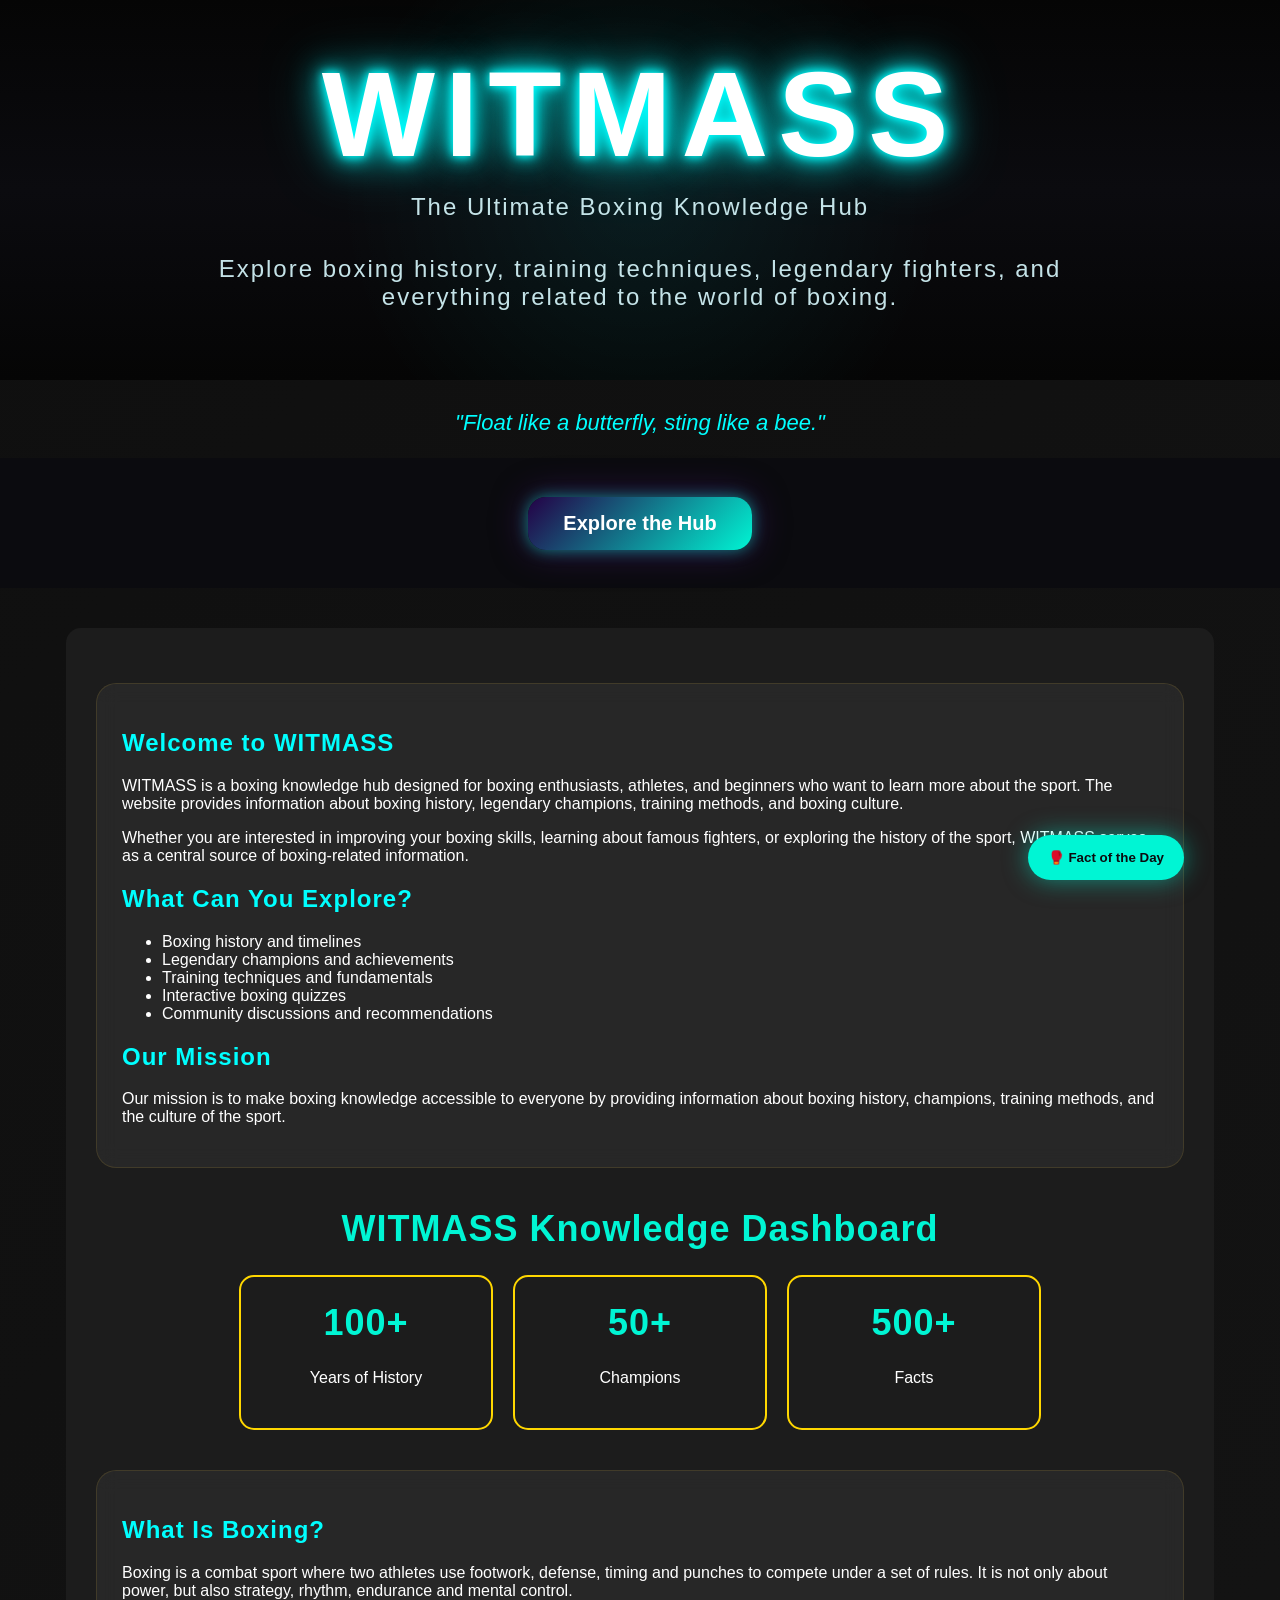
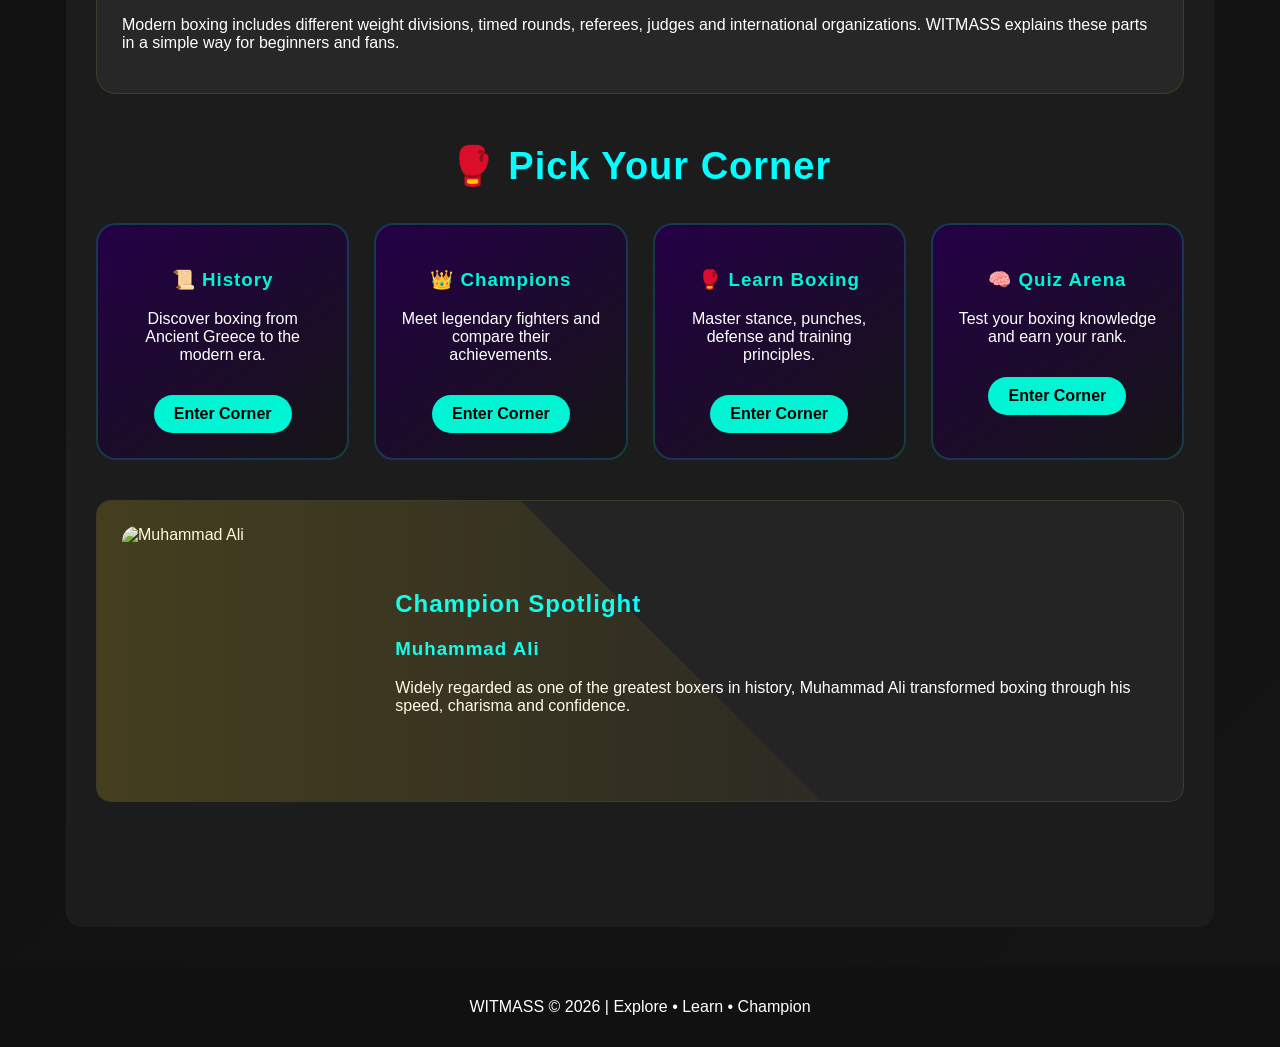
==== index.html @ 7489a046 "Add files via upload" ====
<!DOCTYPE html>
<html>
<head>
<title>WITMASS</title>

<link rel="stylesheet" href="style.css">

<style>
h2, h3{
color:#00FFFF;
}
</style>



</head>

<body>


<header>

<div class="hero">


<h1>WITMASS</h1>

<p>The Ultimate Boxing Knowledge Hub</p>

<p>
Explore boxing history, training techniques, legendary fighters, and everything related to the world of boxing.
</p>

</div>

</header>


<blockquote>

"Float like a butterfly, sting like a bee."

</blockquote>

<nav class="hub-nav">

<div class="hub-title">
Explore the Hub
</div>

<div class="hub-links">
<a href="index.html">Home</a>
<a href="Boxing 101.html">Boxing 101</a>
<a href="History.html">History</a>
<a href="Champions.html">Champions</a>
<a href="Quiz.html">Quiz</a>
<a href="Community.html">Community</a>
</div>

</nav>

<section>

<div class="card">
<h2>Welcome to WITMASS</h2>

<p>
WITMASS is a boxing knowledge hub designed for boxing enthusiasts, athletes, and beginners who want to learn more about the sport. The website provides information about boxing history, legendary champions, training methods, and boxing culture.
</p>

<p>
Whether you are interested in improving your boxing skills, learning about famous fighters, or exploring the history of the sport, WITMASS serves as a central source of boxing-related information.
</p>


<h2>What Can You Explore?</h2>

<ul>
<li>Boxing history and timelines</li>
<li>Legendary champions and achievements</li>
<li>Training techniques and fundamentals</li>
<li>Interactive boxing quizzes</li>
<li>Community discussions and recommendations</li>
</ul>

<h2>Our Mission</h2>

<p>
Our mission is to make boxing knowledge accessible to everyone by providing information about boxing history, champions, training methods, and the culture of the sport.</p>
</div>

<div class="dashboard-section">

<h2>WITMASS Knowledge Dashboard</h2>

<div class="stats">

<div class="stat-box">
<h2>100+</h2>
<p>Years of History</p>
</div>

<div class="stat-box">
<h2>50+</h2>
<p>Champions</p>
</div>

<div class="stat-box">
<h2>500+</h2>
<p>Facts</p>
</div>

</div>

</div>


<div class="card">
<h2>What Is Boxing?</h2>

<p>
Boxing is a combat sport where two athletes use footwork, defense, timing and punches to compete under a set of rules. It is not only about power, but also strategy, rhythm, endurance and mental control.
</p>

<p>
Modern boxing includes different weight divisions, timed rounds, referees, judges and international organizations. WITMASS explains these parts in a simple way for beginners and fans.
</p>
</div>

<h2 class="corner-title">🥊 Pick Your Corner</h2>

<div class="home-navigation-cards">

<div class="home-nav-card">
<h3>📜 History</h3>
<p>
Discover boxing from Ancient Greece to the modern era.
</p>
<a href="History.html">Enter Corner</a>
</div>

<div class="home-nav-card">
<h3>👑 Champions</h3>
<p>
Meet legendary fighters and compare their achievements.
</p>
<a href="coaches.html">Enter Corner</a>
</div>

<div class="home-nav-card">
<h3>🥊 Learn Boxing</h3>
<p>
Master stance, punches, defense and training principles.
</p>
<a href="programs.html">Enter Corner</a>
</div>

<div class="home-nav-card">
<h3>🧠 Quiz Arena</h3>
<p>
Test your boxing knowledge and earn your rank.
</p>
<a href="Quiz.html">Enter Corner</a>
</div>

</div>


<div class="champion-card">

<img src="images/Ali.jpg" alt="Muhammad Ali">

<div>

<h2>Champion Spotlight</h2>

<h3>Muhammad Ali</h3>

<p>
Widely regarded as one of the greatest boxers in history,
Muhammad Ali transformed boxing through his speed,
charisma and confidence.
</p>

</div>

</div>


 <button class="fact-button" onclick="showFact()">
🥊 Fact of the Day
</button>

<div id="factPopup" class="fact-popup">
<h3>🥊 Boxing Fact</h3>
<p id="factText">
Joe Louis held the world heavyweight championship from 1937 to 1949.
</p>

<button onclick="closeFact()">Close</button>
</div>
</section>

<footer>

<p>
WITMASS © 2026 | Explore • Learn • Champion
</p>

</footer>

<script src="script.js"></script>
</body>
</html>
---- style.css ----
body{
    font-family: 'Segoe UI', sans-serif;
    margin:0;
    padding:0;
    background:#0f0f0f;
    color:white;
}

body{
background:
linear-gradient(
135deg,
#0f0f0f,
#1a1a1a,
#0f0f0f
);

background-size:400% 400%;

animation:bgmove 12s ease infinite;
}

@keyframes bgmove{
0%{background-position:0% 50%;}
50%{background-position:100% 50%;}
100%{background-position:0% 50%;}
}

body{
cursor:url("images/Boxing-Glove.png") 16 16, auto;}


header{

height:380px;

display:flex;
justify-content:center;
align-items:center;

background:
radial-gradient(
circle at center,
rgba(0,255,255,0.08),
transparent 45%
),
linear-gradient(
180deg,
#050505,
#0B0B0F,
#050505
);

overflow:hidden;

position:relative;

}

@keyframes headerGlow{

0%{
background-position:center;
filter:brightness(1);
}

50%{
filter:brightness(1.15);
}

100%{
filter:brightness(1);
}

}


.hero{

display:flex;
flex-direction:column;
justify-content:center;
align-items:center;

text-align:center;

animation:floatHero 4s ease-in-out infinite;

}

.hero h1{

font-size:120px;

font-weight:900;

letter-spacing:10px;

color:white;

text-shadow:
0 0 8px #00FFFF,
0 0 18px #00FFFF,
0 0 35px #00FFFF,
0 0 60px rgba(0,255,255,.5);

margin:0;

}

.hero{
text-align:center;
padding:80px 20px;
max-width:900px;
}

.hero p{

font-size:24px;

color:#d9faff;

letter-spacing:2px;

margin-top:10px;

opacity:.9;

}
.hero{
animation:floatHero 4s ease-in-out infinite;
}

@keyframes floatHero{
0%{transform:translateY(0);}
50%{transform:translateY(-10px);}
100%{transform:translateY(0);}
}

nav{
    background:#000;
    padding:20px;
}

nav a{
    color:white;
    margin:20px;
    text-decoration:none;
    font-size:18px;
}

nav a{
padding:12px 18px;
border-radius:30px;

transition:.3s;
}

nav a:hover{
background:#00FFFF;
color:black;
box-shadow:0 0 20px #00FFFF;
}

section{
    background:#1c1c1c;
    color:white;
    margin:40px auto;
    padding:30px;
    width:85%;
    border-radius:15px;
}

img{
width:30%;
height:250px;

object-fit:cover;

border-radius:15px;

transition:.3s;
}

img:hover{
transform:scale(1.05);
}

table{
width:100%;
}

th{
background:gold;
color:black;
}

tr:nth-child(even){
background:#2a2a2a;
}

footer{
    background-color:#111;
    color:white;
    text-align:center;
    padding:15px;
    margin-top:20px;
}

form{
    width:60%;
    margin:auto;
}

input, textarea, select{
    width:100%;
    padding:10px;
    margin-bottom:10px;
}

.benefits{
background:#1c1c1c;

border:2px solid #00ffff;

color:white;

max-width:1000px;

margin:20px auto;

padding:20px;

border-radius:15px;
}

blockquote{
    text-align:center;
    font-size:22px;
    font-style:italic;
    margin-top:30px;
    color:#00FFFF;
}

img{
    transition:0.3s;
}

img:hover{
    transform:scale(1.05);
}

section{
    transition:0.3s;
}

section:hover{
    transform:translateY(-3px);
}

.spotify{
display:inline-block;

background:#00FFFF;

color:black;

padding:15px 25px;

border-radius:50px;

text-decoration:none;

font-weight:bold;
}

html{
scroll-behavior:smooth;
}

.card{
background:rgba(255,255,255,0.05);

backdrop-filter:blur(10px);

border:1px solid rgba(255,255,255,0.1);

padding:25px;

border-radius:20px;

margin:25px 0;
}

.card:hover{
transform:translateY(-5px);
transition:0.3s;
}

@media(max-width:768px){
.champion-card{
flex-direction:column;
text-align:center;
display:flex;
align-items:center;
gap:30px;
background:#242424;
padding:25px;
border-radius:15px;
margin-top:20px;
}

.champion-card img{
width:300px;
height:300px;
object-fit:cover;
border-radius:15px;
}
}


.champion-card{
display:flex;
align-items:center;
gap:30px;
background:#242424;
padding:25px;
border-radius:15px;
margin-top:20px;
position:relative;
overflow:hidden;
}

.champion-card::before{
content:"";

position:absolute;

top:-100%;
left:-100%;

width:200%;
height:200%;

background:
linear-gradient(
45deg,
transparent,
rgba(255,215,0,0.15),
transparent
);
transform:rotate(45deg);
transition:1s;
}

.champion-card:hover::before{
top:100%;
left:100%;
}

.hero-btn{
display:inline-block;
margin-top:25px;

background:#00FFFF;
color:black;

padding:15px 30px;

border-radius:40px;

text-decoration:none;

font-weight:bold;

transition:0.3s;
}

.hero-btn:hover{
transform:translateY(-3px);
box-shadow:0 0 20px #00FFFF;
}

.featured-video{
width:100%;
max-width:900px;
display:block;
margin:auto;
border-radius:15px;
}

.quote-box{
background:linear-gradient(135deg,#1c1c1c,#2a2a2a);
border-left:5px solid #00FFFF;
padding:25px;
margin-top:25px;
border-radius:15px;
text-align:center;
}

.quote-box p:first-of-type{
font-size:22px;
font-style:italic;
color:#00FFFF;
}

.stats{
display:flex;
justify-content:center;
gap:20px;
flex-wrap:wrap;
}

.stat-box{
background:#1c1c1c;
padding:25px;
width:200px;
text-align:center;
border-radius:15px;
border:2px solid gold;
}

.stat-box h2{
font-size:40px;
margin:0;
}

.card,
.champion-card,
.quote-box{
animation:fadeUp 1s ease;
}

@keyframes fadeUp{
from{
opacity:0;
transform:translateY(40px);
}

to{
opacity:1;
transform:translateY(0);
}
}

.featured-champion{
background:
linear-gradient(
145deg,
#1A1028,
#151515,
#0B0B0F
);

border:2px solid #00FFFF;

padding:25px;

margin-top:25px;

border-radius:20px;

text-align:center;

box-shadow:
0 0 25px rgba(212,175,55,0.15);
}

.featured-champion h2{
color:#00FFFF;
}

.featured-champion h3{
font-size:30px;
margin-bottom:10px;
}

h1,h2,h3{
letter-spacing:1px;
}

.card,
.champion-card,
.quote-box,
.featured-champion{
border:1px solid rgba(212,175,55,0.15);
}

.card:hover,
.champion-card:hover,
.featured-champion:hover{
box-shadow:
0 0 20px rgba(0,245,212,0.55),
0 0 40px rgba(90,24,154,0.35);

transform:translateY(-8px) scale(1.02);
}


.champions-title{
font-size:40px;
color:#00FFFF;
}


.learn-intro,
.champions-intro{

display:block;

width:100%;

max-width:none;

margin:0 0 35px 0;

padding:0;

text-align:left;

line-height:1.8;

color:#cccccc;

}

.champion-grid{
display:grid;
grid-template-columns:repeat(auto-fit,minmax(220px,1fr));
gap:25px;
margin:40px 0;
}

.champion-box{
background:rgba(255,255,255,0.05);
border:1px solid rgba(212,175,55,0.2);
border-radius:20px;
padding:20px;
text-align:center;
transition:0.25s;
}

.champion-box:hover{
transform:translateY(-12px);
box-shadow:0 0 30px rgba(212,175,55,0.3);
}

.champion-box img{
width:100%;
height:250px;
object-fit:cover;
border-radius:15px;
}

.champion-box h3{
color:#00FFFF;
}

.interactive-champion{
margin-top:40px;
padding:25px;
border-radius:20px;
background:linear-gradient(145deg,#1A1028,#151515);
border:1px solid rgba(212,175,55,0.2);
text-align:center;
}

.interactive-champion button{
background:#00FFFF;
color:#0B0B0F;
border:none;
padding:12px 18px;
margin:8px;
border-radius:25px;
font-weight:bold;
cursor:pointer;
transition:0.2s;
}

.interactive-champion button:hover{
transform:scale(1.08);
box-shadow:0 0 20px rgba(0,255,255,0.5);
}

.champion-info{
margin-top:25px;
padding:20px;
border-radius:15px;
background:#1c1c1c;
border-left:5px solid #00FFFF;
}

.champion-table{
width:100%;
border-collapse:separate;
border-spacing:0;
overflow:hidden;
border-radius:20px;
margin-top:25px;
background:#151515;
box-shadow:0 0 25px rgba(212,175,55,0.15);
}

.champion-table th{
background:linear-gradient(
135deg,
#00ffff,
#00ffff
);

color:#0B0B0F;

padding:18px;

font-size:18px;
}

.champion-table td{
padding:18px;
text-align:center;
border-bottom:1px solid rgba(212,175,55,0.1);
}

.champion-table tr{
transition:0.2s;
}

.champion-table tr:hover{
background:rgba(212,175,55,0.08);
transform:scale(1.01);
}

.champion-table tr:last-child td{
border-bottom:none;
}

.champion-table td:first-child{
font-weight:bold;
color:#00FFFF;
}

.quiz-title{
text-align:center;
font-size:40px;
color:#00ffff;
}

.quiz-intro{
text-align:center;
color:#cccccc;
margin-bottom:35px;
}

.quiz-card{
background:rgba(255,255,255,0.05);
border:1px solid rgba(212,175,55,0.2);
border-radius:20px;
padding:25px;
margin:25px 0;
text-align:center;
transition:0.2s;
}

.quiz-card:hover{
transform:translateY(-8px);
box-shadow:0 0 30px rgba(212,175,55,0.25);
}

.quiz-card h3{
color:#00ffff;
}

.quiz-card button{
background:#00ffff;
color:#0B0B0F;
border:none;
padding:12px 18px;
margin:8px;
border-radius:25px;
font-weight:bold;
cursor:pointer;
transition:0.2s;
}

.quiz-card button:hover{
transform:scale(1.08);
box-shadow:0 0 20px rgba(212,175,55,0.5);
}

.quiz-result{
margin-top:30px;
padding:25px;
border-radius:20px;
background:linear-gradient(145deg,#1A1028,#151515);
border-left:5px solid #D4AF37;
text-align:center;
}


.score-board{
text-align:center;
background:linear-gradient(145deg,#1A1028,#151515);
border:1px solid rgba(212,175,55,0.3);
border-radius:20px;
padding:20px;
margin-bottom:30px;
box-shadow:0 0 25px rgba(212,175,55,0.15);
}

.score-board h2{
color:#00ffff;
}

.answer-text{
font-weight:bold;
font-size:20px;
color:#00FFFF;
}

.correct-btn{
background:#1f8f45 !important;
color:white !important;
}

.wrong-btn{
background:#9b1c1c !important;
color:white !important;
}

.floating-score{
position:sticky;
top:20px;

margin:20px 0 20px auto;
width:fit-content;

background:linear-gradient(145deg,#1A1028,#151515);
border:2px solid #D4AF37;
padding:15px 20px;
border-radius:15px;

font-weight:bold;
font-size:20px;
color:#00FFFF;

box-shadow:0 0 20px rgba(0,255,255,0.3);

z-index:100;
}

.rank-box{
margin-top:40px;
text-align:center;

background:linear-gradient(145deg,#1A1028,#151515);

border:1px solid rgba(212,175,55,0.3);

padding:25px;

border-radius:20px;
}

.community-title{
text-align:center;
font-size:40px;
color:#00ffff;
}

.community-intro{
text-align:center;
max-width:800px;
margin:0 auto 35px auto;
color:#cccccc;
}

.community-grid{
display:grid;
grid-template-columns:repeat(auto-fit,minmax(280px,1fr));
gap:25px;
margin:35px 0;
}

.community-card,
.community-form,
.community-contact{
background:rgba(255,255,255,0.05);
border:1px solid rgba(0,255,255,0.2);
border-radius:20px;
padding:25px;
transition:0.25s;
}

.community-card:hover,
.community-form:hover,
.community-contact:hover{
transform:translateY(-8px);
box-shadow:0 0 30px rgba(0,255,255,0.25);
}

.community-card h3,
.community-form h2,
.community-contact h2{
color:#00ffff;
}

.community-form form{
width:80%;
}

.community-form input,
.community-form textarea,
.community-form select{
background:#111;
color:white;
border:1px solid rgba(212,175,55,0.3);
border-radius:10px;
}

.community-form input[type="submit"]{
background:#00ffff;
color:#0B0B0F;
font-weight:bold;
cursor:pointer;
transition:0.2s;
}

.community-form input[type="submit"]:hover{
transform:scale(1.03);
box-shadow:0 0 20px rgba(0,255,255,0.4);
}

.learn-title{
font-size:40px;
color:#00ffff;
}

.learn-intro,
.champions-intro{

display:block;

width:100%;

max-width:none;

margin:0 0 35px 0;

padding:0;

text-align:left;

line-height:1.8;

color:#cccccc;

}

.learn-grid,
.punch-grid,
.level-grid{
display:grid;
grid-template-columns:repeat(auto-fit,minmax(220px,1fr));
gap:25px;
margin:35px 0;
}

.learn-card,
.punch-card,
.level-card{
background:rgba(255,255,255,0.05);
border:1px solid rgba(212,175,55,0.2);
border-radius:20px;
padding:25px;
text-align:center;
transition:0.25s;
}

.learn-card:hover,
.punch-card:hover,
.level-card:hover{
transform:translateY(-10px);
box-shadow:0 0 30px rgba(212,175,55,0.25);
}

.learn-card h3,
.punch-card h3,
.level-card h3{
color:#00ffff;
}

.training-gallery{
display:flex;
justify-content:center;
gap:20px;
flex-wrap:wrap;
margin:30px 0;
}

.training-gallery img{
width:280px;
height:200px;
object-fit:cover;
border-radius:15px;
}

.featured-fact{
background:linear-gradient(145deg,#1A1028,#151515);
border:1px solid rgba(212,175,55,0.3);
border-left:5px solid #D4AF37;
padding:25px;
border-radius:20px;
margin-top:30px;
text-align:center;
box-shadow:0 0 25px rgba(212,175,55,0.15);
}

.featured-fact h2{
color:#00FFFF;
}

.home-navigation-cards{
display:grid;
grid-template-columns:repeat(auto-fit,minmax(220px,1fr));
gap:25px;
margin:35px 0;
}

.home-nav-card{
background:rgba(255,255,255,0.05);
border:1px solid rgba(212,175,55,0.2);
border-radius:20px;
padding:25px;
text-align:center;
transition:0.25s;
}

.home-nav-card:hover{
transform:translateY(-10px);
box-shadow:0 0 30px rgba(212,175,55,0.25);
}

.home-nav-card h3{
color:#D4AF37;
}

.home-nav-card a{
display:inline-block;
margin-top:10px;
background:#D4AF37;
color:#0B0B0F;
padding:10px 18px;
border-radius:25px;
text-decoration:none;
font-weight:bold;
}

.fact-button{
position:sticky;
bottom:20px;
margin:30px 0 20px auto;
display:block;

background:#00F5D4;
color:#0B0B0F;
border:none;
padding:15px 20px;
border-radius:30px;
font-weight:bold;
cursor:pointer;

box-shadow:0 0 25px rgba(0,245,212,0.5);
}

.fact-popup{
display:none;
margin:20px 0 20px auto;
width:300px;

background:linear-gradient(145deg,#240046,#10002B);
border:2px solid #00F5D4;
border-radius:20px;
padding:20px;
color:white;

box-shadow:0 0 30px rgba(0,245,212,0.4);
}

.fact-popup{
display:none;
margin:20px 0 20px auto;
width:300px;

background:linear-gradient(145deg,#240046,#10002B);
border:2px solid #fff202;
border-radius:20px;
padding:20px;
color:white;

box-shadow:0 0 30px rgba(0,245,212,0.4);
}



.fact-popup h3{
color:#00FFFF;
}

.fact-popup button{
background:#00FFFF;
color:#0B0B0F;
border:none;
padding:10px 15px;
border-radius:20px;
font-weight:bold;
cursor:pointer;
}

.corner-title{
text-align:center;
margin:50px 0 25px;
font-size:38px;
}

.home-navigation-cards{
display:grid;
grid-template-columns:repeat(auto-fit,minmax(220px,1fr));
gap:25px;
margin-bottom:40px;
}

.home-nav-card{
background:linear-gradient(
145deg,
#240046,
#151515
);

padding:25px;
border-radius:20px;

border:2px solid rgba(0,245,212,0.2);

text-align:center;

transition:0.3s;
}

.home-nav-card:hover{
transform:translateY(-10px);
box-shadow:
0 0 30px rgba(0,245,212,0.35);
}

.home-nav-card h3{
color:#00F5D4;
}

.home-nav-card a{
display:inline-block;
margin-top:15px;

background:#00F5D4;
color:black;

padding:10px 20px;

border-radius:25px;

text-decoration:none;

font-weight:bold;
}

.menu-button{

background:#240046;

color:white;

padding:18px;

font-size:22px;

font-weight:bold;

cursor:pointer;

text-align:center;

transition:0.3s;
}

.menu-button:hover{

background:#00F5D4;

color:black;
}

#navbar{

display:none;

flex-direction:column;

background:#111;

animation:fadeMenu .4s;
}

#navbar a{

padding:18px;

border-bottom:1px solid rgba(255,255,255,0.1);

text-decoration:none;

color:white;

transition:0.3s;
}

#navbar a:hover{

background:#00F5D4;

color:black;
}

@keyframes fadeMenu{

from{
opacity:0;
transform:translateY(-20px);
}

to{
opacity:1;
transform:translateY(0);
}
}

.library-menu{
background:#0B0B0F;
text-align:center;
padding:15px;
position:relative;
}

.library-title{
display:inline-block;
background:linear-gradient(135deg,#240046,#00F5D4);
color:white;
padding:14px 28px;
border-radius:30px;
font-weight:bold;
cursor:pointer;
box-shadow:0 0 20px rgba(0,245,212,0.35);
}

.library-links{
display:flex;
justify-content:center;
gap:15px;
flex-wrap:wrap;

max-height:0;
overflow:hidden;
opacity:0;

transition:0.5s ease;
margin-top:0;
}

.library-menu:hover .library-links{
max-height:300px;
opacity:1;
margin-top:20px;
}

.library-links a{
background:rgba(255,255,255,0.06);
border:1px solid rgba(0,245,212,0.3);
color:white;
text-decoration:none;
padding:12px 18px;
border-radius:25px;

transform:translateY(-20px);
opacity:0;

transition:0.4s ease;
}

.library-menu:hover .library-links a{
transform:translateY(0);
opacity:1;
}

.library-menu:hover .library-links a:nth-child(1){transition-delay:0.05s;}
.library-menu:hover .library-links a:nth-child(2){transition-delay:0.12s;}
.library-menu:hover .library-links a:nth-child(3){transition-delay:0.19s;}
.library-menu:hover .library-links a:nth-child(4){transition-delay:0.26s;}
.library-menu:hover .library-links a:nth-child(5){transition-delay:0.33s;}
.library-menu:hover .library-links a:nth-child(6){transition-delay:0.40s;}

.library-links a:hover{
background:#00F5D4;
color:#0B0B0F;
box-shadow:0 0 20px rgba(0,245,212,0.6);
transform:translateY(-5px);
}


.hub-nav{
position:relative;
height:90px;
background:#0B0B0F;
display:flex;
justify-content:center;
align-items:center;
overflow:visible;
}

.hub-title{
position:absolute;
background:linear-gradient(135deg,#240046,#00F5D4);
color:white;
padding:15px 35px;
border-radius:40px;
font-weight:bold;
font-size:20px;
cursor:pointer;
box-shadow:
0 0 15px rgba(0,245,212,0.5),
0 0 35px rgba(90,24,154,0.5);

transition:0.4s ease;
}

.hub-title{
position:absolute;
background:linear-gradient(135deg,#240046,#00F5D4);
color:white;
padding:15px 35px;
border-radius:18px;
font-weight:bold;
font-size:20px;
cursor:pointer;

box-shadow:
0 0 15px rgba(0,245,212,0.5),
0 0 35px rgba(90,24,154,0.5);

transition:
opacity 0.7s ease,
transform 0.7s ease,
filter 0.7s ease;
}

.hub-nav:hover .hub-title{
opacity:0.25;
transform:translateY(-18px) scale(0.95);
filter:blur(1px);
}

.hub-links{
position:absolute;
display:flex;
justify-content:center;
align-items:center;
gap:15px;
flex-wrap:wrap;

opacity:0;
pointer-events:none;
}

.hub-nav:hover .hub-links{
opacity:1;
pointer-events:auto;
}

.hub-links a{
background:rgba(255,255,255,0.06);
border:1px solid rgba(0,245,212,0.5);
color:white;
text-decoration:none;
padding:13px 22px;
border-radius:12px;
font-weight:bold;

box-shadow:
0 0 12px rgba(0,245,212,0.35),
0 0 25px rgba(90,24,154,0.35);

opacity:0;
transform:translateY(18px) scale(0.7);
filter:blur(4px);

transition:
opacity 0.45s ease,
transform 0.45s ease,
filter 0.45s ease,
box-shadow 0.3s ease;
}

.hub-nav:hover .hub-links a{
opacity:1;
transform:translateY(0) scale(1);
filter:blur(0);
}

.hub-nav:hover .hub-links a:nth-child(1){transition-delay:0.05s;}
.hub-nav:hover .hub-links a:nth-child(2){transition-delay:0.10s;}
.hub-nav:hover .hub-links a:nth-child(3){transition-delay:0.15s;}
.hub-nav:hover .hub-links a:nth-child(4){transition-delay:0.20s;}
.hub-nav:hover .hub-links a:nth-child(5){transition-delay:0.25s;}
.hub-nav:hover .hub-links a:nth-child(6){transition-delay:0.30s;}

.hub-links a:hover{
background:#00F5D4;
color:#0B0B0F;

box-shadow:
0 0 15px rgba(0,245,212,0.9),
0 0 35px rgba(0,245,212,0.7),
0 0 60px rgba(90,24,154,0.7);

transform:translateY(-6px) scale(1.08);
}

.dashboard-section{
text-align:center;
margin:40px 0;
}

.dashboard-section h2{
color:#00F5D4;
font-size:36px;
margin-bottom:25px;
}

.stat-box{
transition:0.25s ease;
}

.stat-box:hover{
transform:translateY(-12px) scale(1.06);
box-shadow:
0 0 25px rgba(0,245,212,0.45),
0 0 45px rgba(90,24,154,0.35);
border-color:#00F5D4;
}


@keyframes dotGlow{

0%{
box-shadow:
0 0 8px #00F5D4,
0 0 16px rgba(123,44,191,0.2);
}

50%{
box-shadow:
0 0 18px #00F5D4,
0 0 35px rgba(123,44,191,0.5);
}

100%{
box-shadow:
0 0 8px #00F5D4,
0 0 16px rgba(123,44,191,0.2);
}

}

.timeline-title{
text-align:center;
margin-bottom:50px;
color:#00F5FF;
}

.timeline{
position:relative;
max-width:900px;
margin:auto;
}

.timeline::before{
content:"";
position:absolute;
left:50%;
top:0;
width:4px;
height:100%;
background:#00F5FF;
transform:translateX(-50%);
box-shadow:0 0 15px #00F5FF;
}

.timeline-item{
position:relative;
margin:80px 0;
}

.timeline-dot{
position:absolute;
left:50%;
top:50%;
transform:translate(-50%,-50%);
width:22px;
height:22px;
background:#00FFFF;
border-radius:50%;
box-shadow:0 0 20px #00FFFF;
z-index:5;
transition:.2s;
}

.timeline-item.active .timeline-dot{

animation:pulseDot 2s infinite;

box-shadow:
0 0 10px #00FFFF,
0 0 20px #00FFFF,
0 0 40px #00FFFF;

transform:
translate(-50%,-50%)
scale(1.25);

}

@keyframes pulseDot{
0%{
box-shadow:0 0 0 0 rgba(0,245,255,0.7);
}

70%{
box-shadow:0 0 0 18px rgba(0,245,255,0);
}

100%{
box-shadow:0 0 0 0 rgba(0,245,255,0);
}
}

.timeline-card{
width:40%;
padding:25px;
background:linear-gradient(145deg,#111,#1a1a1a);
border:1px solid rgba(0,245,255,0.3);
border-radius:20px;
opacity:0.8;
transition:0.4s;
}

.timeline-item:nth-child(odd) .timeline-card{
margin-left:auto;
}

.timeline-card{
opacity:.65;
transform:translateY(0px);
transition:.5s;
}

.timeline-card.active{

opacity:1;

transform:
translateY(-15px)
scale(1.05);

box-shadow:
0 0 15px #00FFFF,
0 0 30px rgba(0,255,255,.5);

border:1px solid #00FFFF;
}

.timeline-card h3{
color:#00F5FF;
}

.timeline-card p{
color:#ddd;
}

@media(max-width:768px){

.timeline::before{
left:20px;
}

.timeline-dot{
left:20px;
}

.timeline-card{
width:auto;
margin-left:60px !important;
}

}

/* 101 Styles */

.easy,
.medium,
.hard{
padding:4px 10px;
border-radius:20px;
font-size:12px;
margin-left:8px;
color:white;
}

.easy{
background:#00cc66;
}

.medium{
background:#ff9800;
}

.hard{
background:#ff1744;
}

.progress-bar{
height:14px;
background:#222;
border-radius:30px;
overflow:hidden;
margin:20px auto;
width:80%;
}

.progress-fill{
height:100%;
width:70%;
background:linear-gradient(90deg,cyan,#00ffff,cyan);
animation:progressMove 2s infinite alternate;
}

@keyframes progressMove{
from{
width:68%;
}

to{
width:74%;
}
}

.equipment-grid{
display:flex;
justify-content:center;
gap:20px;
flex-wrap:wrap;
margin-top:20px;
}

.equipment-card{
background:#1a1a1a;
padding:25px;
width:150px;
text-align:center;
border-radius:15px;
border:1px solid #00FFFF;
box-shadow:0 0 12px rgba(0,255,255,.15);
transition:.3s;
font-size:40px;
}

.equipment-card h3{
font-size:18px;
}

.equipment-card:hover{
transform:translateY(-6px);
box-shadow:0 0 20px cyan;
}

.mistake-grid{
display:grid;
grid-template-columns:repeat(auto-fit,minmax(220px,1fr));
gap:20px;
margin-top:20px;
}

.mistake-card{
background:#202020;
padding:20px;
border-left:4px solid red;
border-radius:12px;
transition:.3s;
}

.mistake-card:hover{
transform:translateY(-5px);
box-shadow:0 0 15px red;
}

.journey-text{

text-align:left;

max-width:none;

width:100%;

margin:20px 0 40px 0;

font-size:17px;

line-height:1.8;

color:#d9faff;

opacity:.9;

}

.tutorial-card{
position:relative;
overflow:hidden;
}

.tutorial-card img{
width:100%;
height:180px;
object-fit:cover;
border-radius:12px;
margin-top:15px;

opacity:0;
max-height:0;
transition:0.4s;
}

.tutorial-card:hover img{
opacity:1;
max-height:180px;
}

.learn-card img{

width:170px;

height:120px;

object-fit:cover;

border-radius:12px;

margin-top:15px;

border:2px solid #00FFFF;

cursor:pointer;

transition:.3s;

}

.learn-card img:hover{

transform:scale(1.05);

box-shadow:
0 0 15px #00FFFF;

}

.database-container{

max-height:500px;

overflow-y:auto;

margin-top:20px;

border:2px solid #00FFFF;

border-radius:15px;

box-shadow:0 0 15px rgba(0,255,255,0.2);

}

.database-container::-webkit-scrollbar{

width:10px;

}

.database-container::-webkit-scrollbar-thumb{

background:#00FFFF;

border-radius:10px;

}

.database-container::-webkit-scrollbar-track{

background:#111;

}


.result-popup{

display:none;

position:fixed;

top:0;
left:0;

width:100%;
height:100%;

background:rgba(0,0,0,0.8);

z-index:9999;

justify-content:center;
align-items:center;

}

.result-content{

background:linear-gradient(145deg,#240046,#111);

border:2px solid #00FFFF;

padding:40px;

border-radius:20px;

text-align:center;

width:450px;

box-shadow:
0 0 30px cyan,
0 0 60px rgba(0,255,255,.4);

animation:popup .4s;

}

.result-content h2{

color:#00FFFF;

font-size:35px;

}

.result-content p{

font-size:24px;

margin:25px 0;

}

.result-content button{

background:#00FFFF;

color:black;

border:none;

padding:12px 25px;

border-radius:25px;

font-weight:bold;

cursor:pointer;

}

@keyframes popup{

from{
transform:scale(.7);
opacity:0;
}

to{
transform:scale(1);
opacity:1;
}

}

@keyframes floatHero{

0%{
transform:translateY(0px);
}

50%{
transform:translateY(-8px);
}

100%{
transform:translateY(0px);
}

}

.quiz-hero-card{
background:linear-gradient(145deg,#111,#1A1028);
border:1px solid rgba(0,255,255,0.25);
border-radius:20px;
padding:30px;
margin-bottom:30px;
text-align:left;
box-shadow:0 0 25px rgba(0,255,255,0.12);
}

.quiz-title{
text-align:left;
margin-top:0;
}

.quiz-intro{
text-align:left;
line-height:1.8;
max-width:900px;
margin:0;
}

.quiz-status{
display:flex;
justify-content:space-between;
align-items:center;
gap:25px;
flex-wrap:wrap;
margin-bottom:35px;
}

.quiz-progress-box{
flex:1;
min-width:260px;
}

.quiz-progress-box h3{
margin-bottom:10px;
}

.floating-score{
position:static;
margin:0;
}

.community-contact{

margin-top:35px;

background:rgba(255,255,255,0.05);

border:1px solid rgba(0,255,255,0.2);

border-radius:20px;

padding:25px;

}
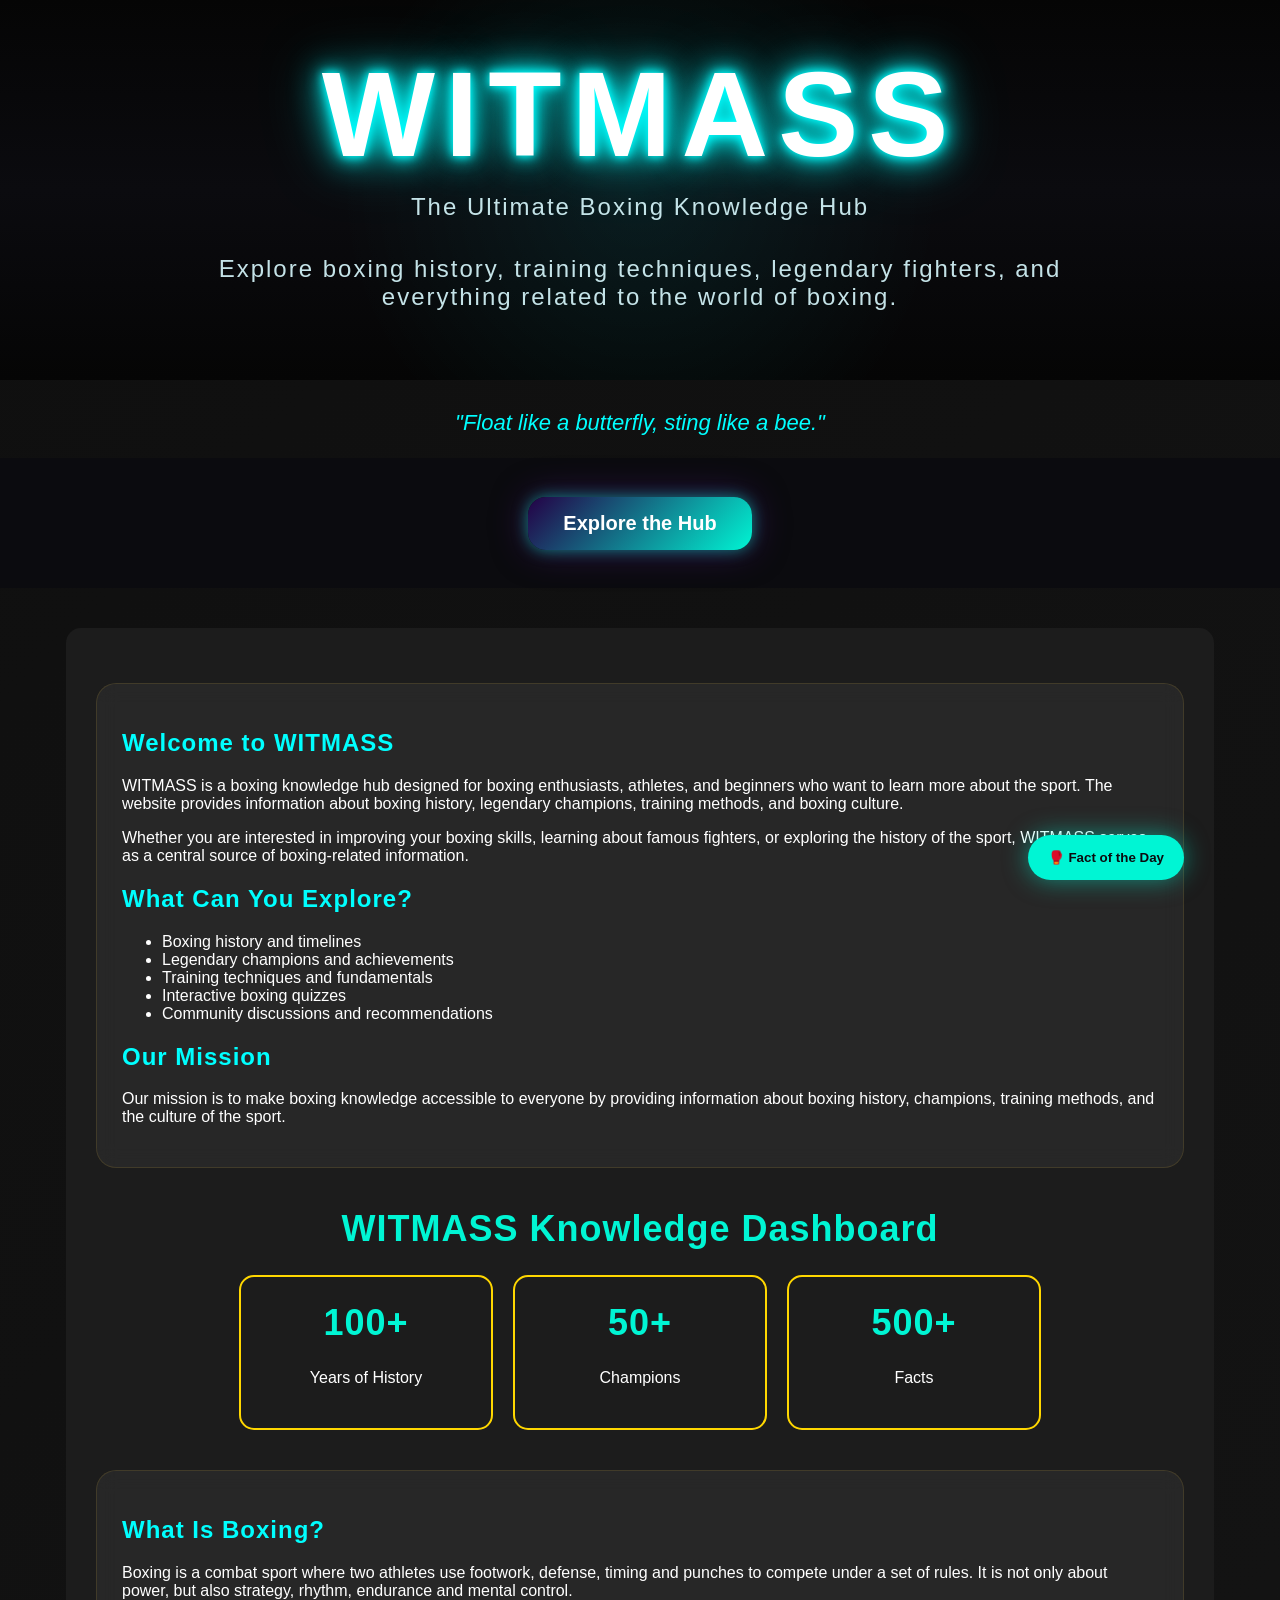
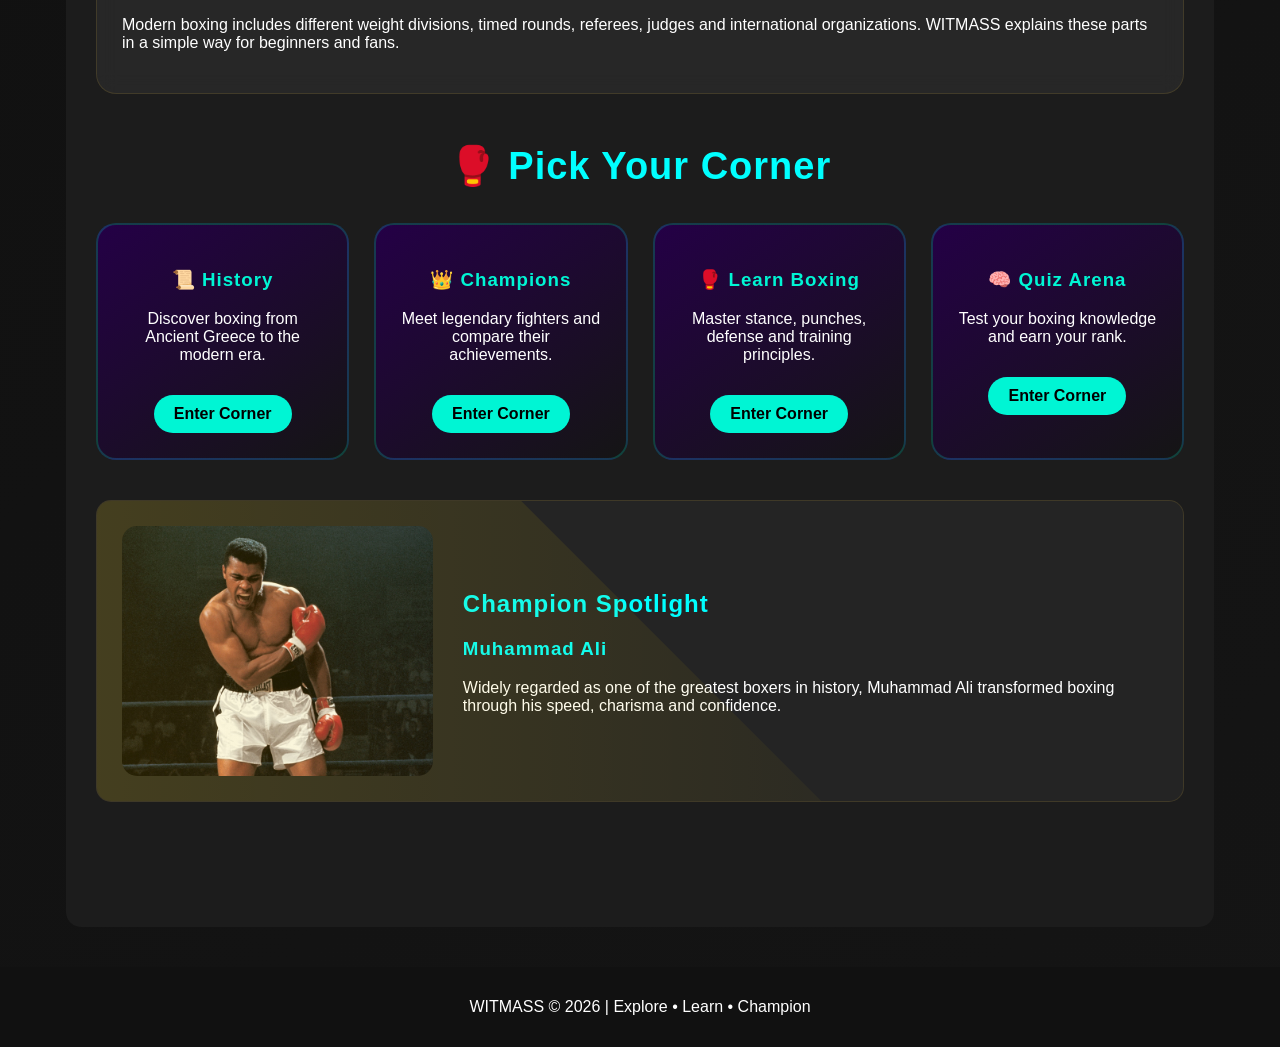
==== commit 2b7db6d5: "Fix HTML formatting and structure" ====
--- a/index.html
+++ b/index.html
@@ -168,7 +168,7 @@
 
 <div class="champion-card">
 
-<img src="images/Ali.jpg" alt="Muhammad Ali">
+<img src="images/ALI.jpg" alt="Muhammad Ali">
 
 <div>
 
@@ -211,4 +211,4 @@
 
 <script src="script.js"></script>
 </body>
-</html>+</html>
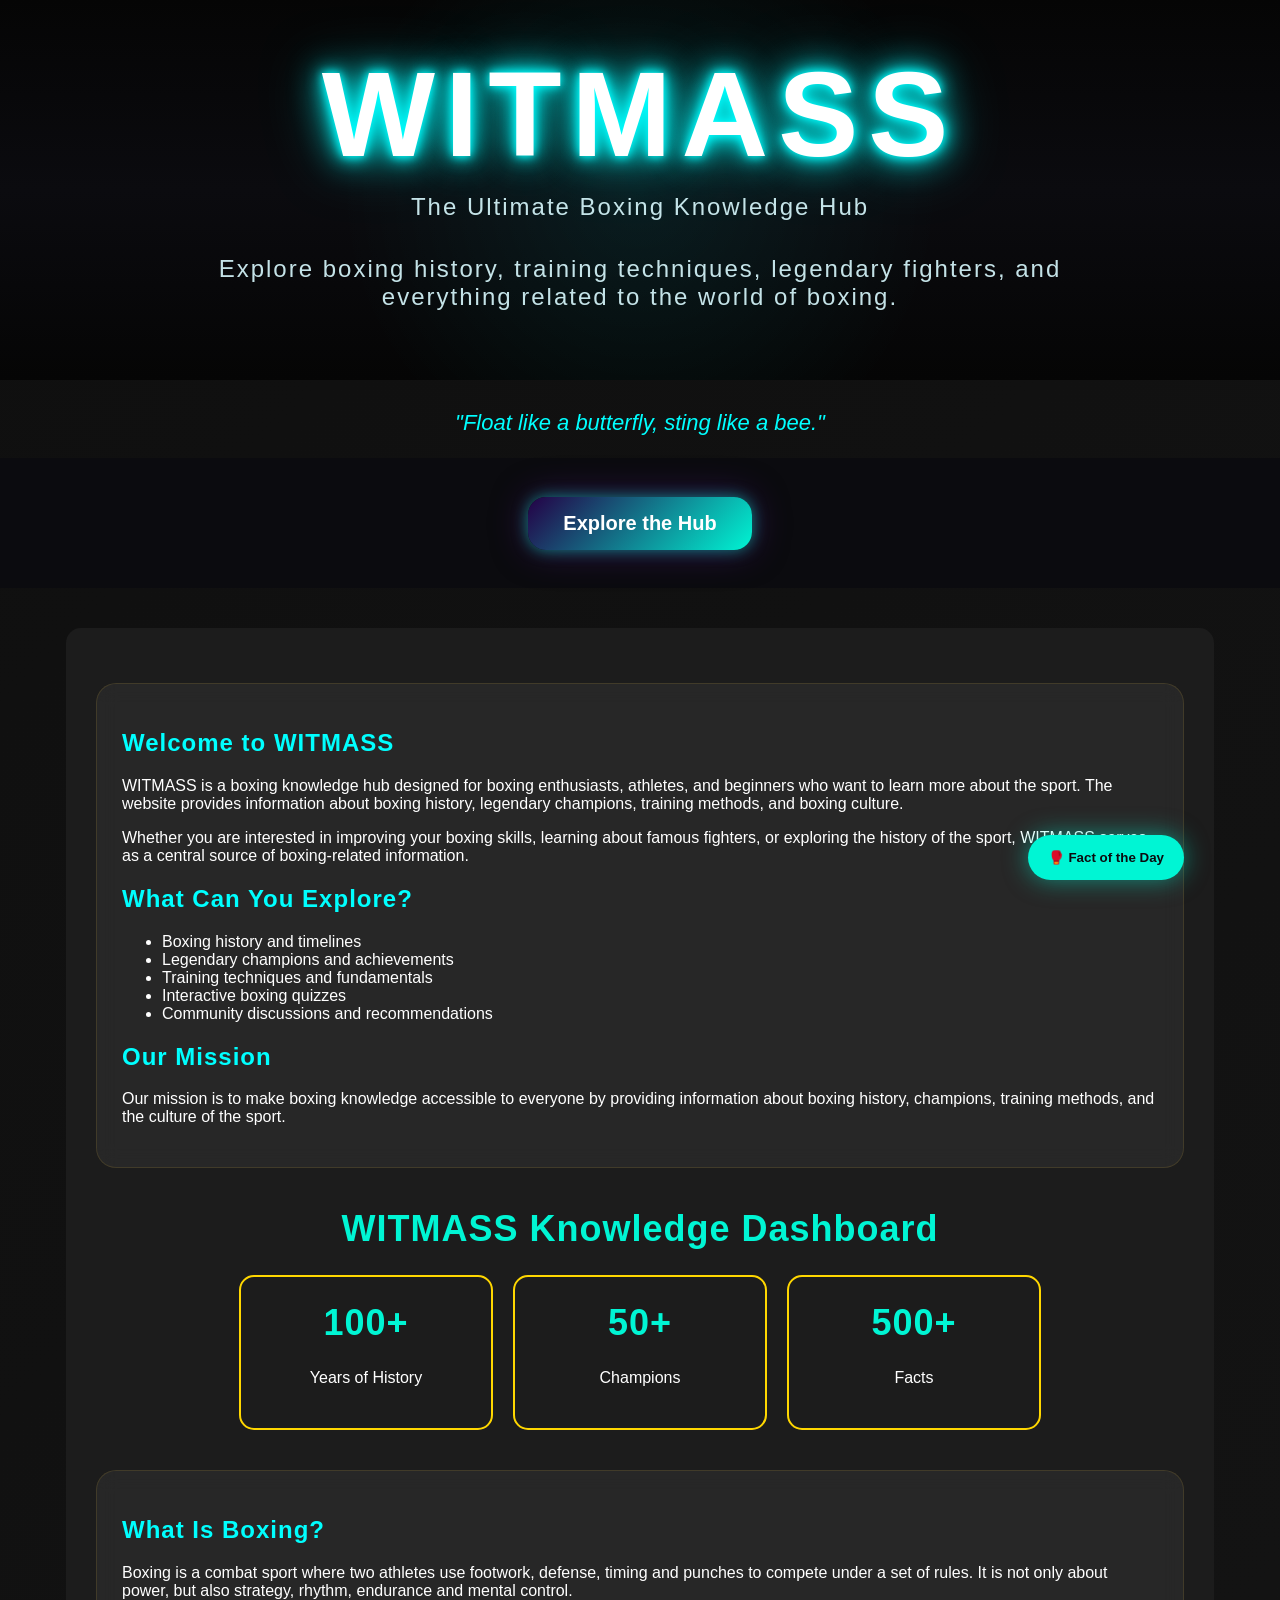
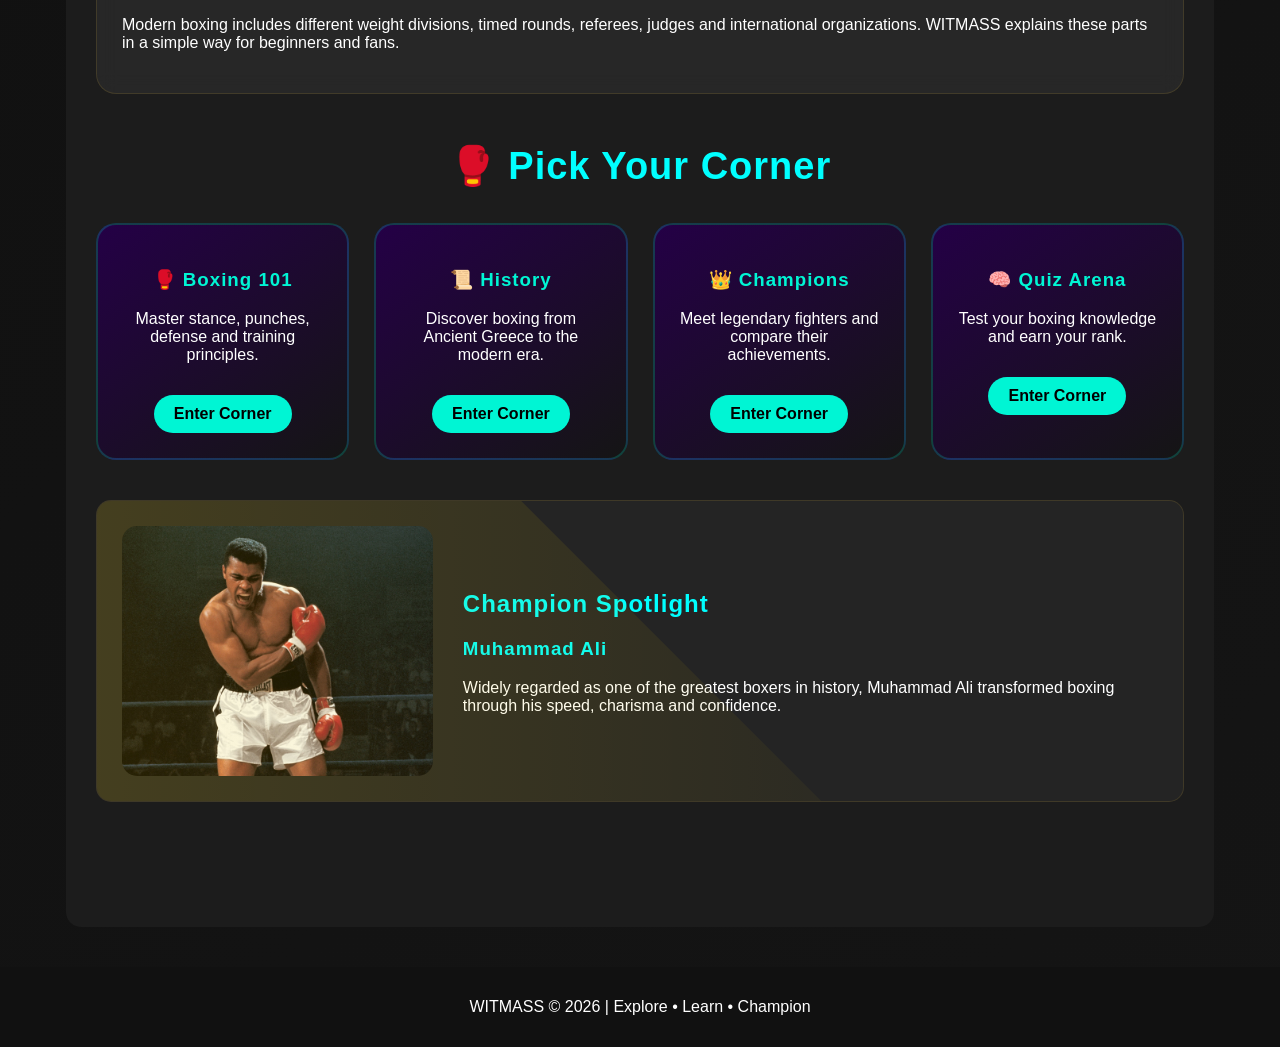
==== commit 6de105f4: "Update index.html" ====
--- a/index.html
+++ b/index.html
@@ -131,6 +131,16 @@
 
 <div class="home-navigation-cards">
 
+
+<div class="home-nav-card">
+<h3>🥊 Boxing 101</h3>
+<p>
+Master stance, punches, defense and training principles.
+</p>
+<a href="Boxing 101.html">Enter Corner</a>
+</div>
+
+ 
 <div class="home-nav-card">
 <h3>📜 History</h3>
 <p>
@@ -144,15 +154,7 @@
 <p>
 Meet legendary fighters and compare their achievements.
 </p>
-<a href="coaches.html">Enter Corner</a>
-</div>
-
-<div class="home-nav-card">
-<h3>🥊 Learn Boxing</h3>
-<p>
-Master stance, punches, defense and training principles.
-</p>
-<a href="programs.html">Enter Corner</a>
+<a href="Champions.html">Enter Corner</a>
 </div>
 
 <div class="home-nav-card">
--- a/style.css
+++ b/style.css
@@ -1847,6 +1847,7 @@
 }
 
 .quiz-status{
+text-align:center;
 display:flex;
 justify-content:space-between;
 align-items:center;
@@ -1881,4 +1882,4 @@
 
 padding:25px;
 
-}+}
